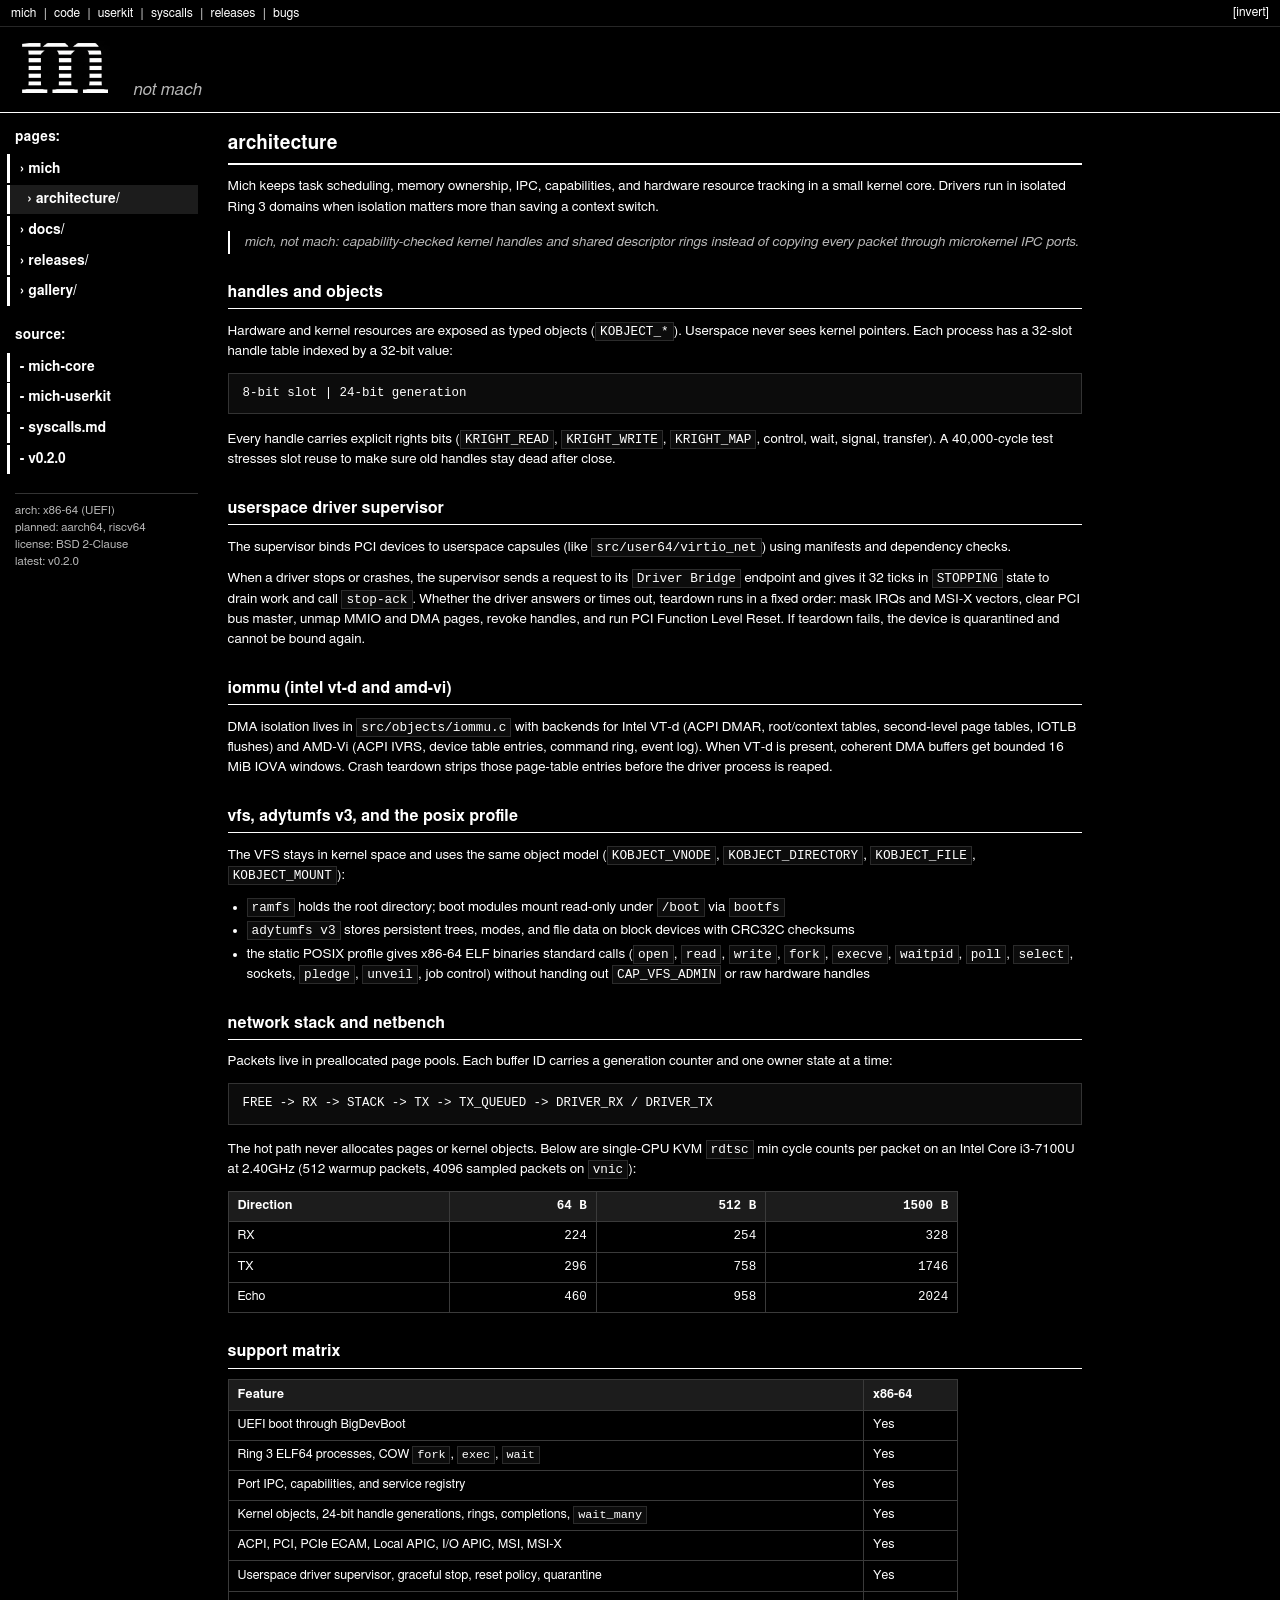
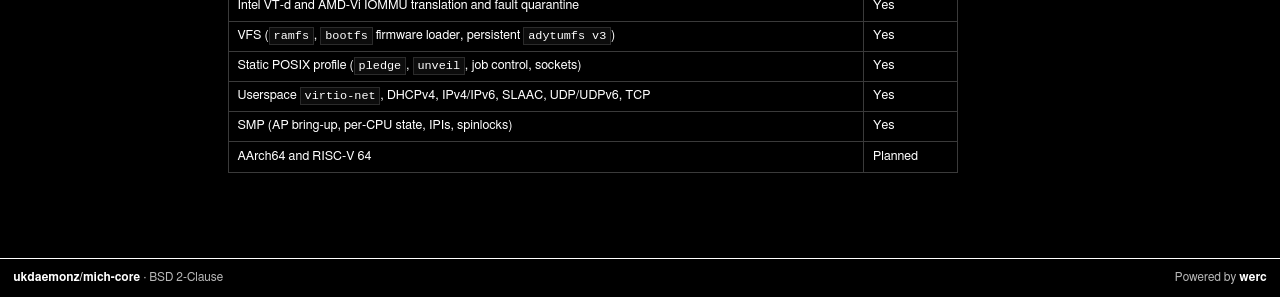
==== architecture/index.html @ a3a47e4f "Initial commit" ====
<!DOCTYPE html>
<html lang="en">
<head>
  <meta charset="UTF-8">
  <meta name="viewport" content="width=device-width, initial-scale=1.0">
  <title>mich / architecture</title>
  <link rel="shortcut icon" href="../favicon.png" type="image/png">
  <link rel="stylesheet" href="../style.css" type="text/css" media="screen, handheld">
</head>
<body>
<div id="tos-cursor" aria-hidden="true">
  <svg viewBox="0 0 16 16" xmlns="http://www.w3.org/2000/svg" shape-rendering="crispEdges">
    <g fill="#ffffff">
      <rect x="0" y="0" width="1" height="1"/>
      <rect x="0" y="1" width="2" height="1"/>
      <rect x="0" y="2" width="3" height="1"/>
      <rect x="0" y="3" width="4" height="1"/>
      <rect x="0" y="4" width="5" height="1"/>
      <rect x="0" y="5" width="6" height="1"/>
      <rect x="0" y="6" width="7" height="1"/>
      <rect x="0" y="7" width="8" height="1"/>
      <rect x="0" y="8" width="9" height="1"/>
      <rect x="0" y="9" width="10" height="1"/>
      <rect x="0" y="10" width="6" height="1"/>
      <rect x="0" y="11" width="3" height="1"/>
      <rect x="4" y="11" width="2" height="1"/>
      <rect x="0" y="12" width="2" height="1"/>
      <rect x="5" y="12" width="2" height="1"/>
      <rect x="0" y="13" width="1" height="1"/>
      <rect x="5" y="13" width="2" height="1"/>
      <rect x="6" y="14" width="2" height="1"/>
      <rect x="6" y="15" width="2" height="1"/>
    </g>
  </svg>
</div>

<header>
  <nav class="superHeader">
    <div class="left">
      <a href="../index.html">mich</a> |
      <a href="https://github.com/ukdaemonz/mich-core" target="_blank" rel="noopener">code</a> |
      <a href="https://github.com/ukdaemonz/mich-userkit" target="_blank" rel="noopener">userkit</a> |
      <a href="../docs/index.html#syscalls">syscalls</a> |
      <a href="../releases/index.html">releases</a> |
      <a href="https://github.com/ukdaemonz/mich-core/issues" target="_blank" rel="noopener">bugs</a>
    </div>
    <div class="right">
      <button type="button" class="mode-btn" id="invert-bg-btn">[invert]</button>
    </div>
  </nav>

  <div class="midHeader">
    <h1 class="headerTitle">
      <a class="brand-link" href="../index.html"><img class="brand-m-img" src="../_imgs/logo-mark.png" alt="mich"></a>
      <span id="headerSubTitle">not mach</span>
    </h1>
  </div>
</header>

<nav id="side-bar">
  <div class="sideBarGroup">
    <p class="sideBarTitle">pages:</p>
    <ul>
      <li><a href="../index.html">&rsaquo; mich</a></li>
      <li><a href="../architecture/index.html" class="thisPage">&rsaquo; architecture/</a></li>
      <li><a href="../docs/index.html">&rsaquo; docs/</a></li>
      <li><a href="../releases/index.html">&rsaquo; releases/</a></li>
      <li><a href="../gallery/index.html">&rsaquo; gallery/</a></li>
    </ul>
  </div>

  <div class="sideBarGroup">
    <p class="sideBarTitle">source:</p>
    <ul>
      <li><a href="https://github.com/ukdaemonz/mich-core" target="_blank" rel="noopener">- mich-core</a></li>
      <li><a href="https://github.com/ukdaemonz/mich-userkit" target="_blank" rel="noopener">- mich-userkit</a></li>
      <li><a href="https://github.com/ukdaemonz/mich-core/blob/main/docs/syscalls.md" target="_blank" rel="noopener">- syscalls.md</a></li>
      <li><a href="https://github.com/ukdaemonz/mich-core/releases/tag/v0.2.0" target="_blank" rel="noopener">- v0.2.0</a></li>
    </ul>
  </div>

  <div class="sideBarMeta">
    arch: x86-64 (UEFI)<br>
    planned: aarch64, riscv64<br>
    license: BSD 2-Clause<br>
    latest: v0.2.0
  </div>
</nav>

<article>

<h1>architecture</h1>

<p>
  Mich keeps task scheduling, memory ownership, IPC, capabilities, and hardware resource tracking in a small kernel core. Drivers run in isolated Ring 3 domains when isolation matters more than saving a context switch.
</p>

<blockquote>
  mich, not mach: capability-checked kernel handles and shared descriptor rings instead of copying every packet through microkernel IPC ports.
</blockquote>

<h2 id="handles">handles and objects</h2>
<p>
  Hardware and kernel resources are exposed as typed objects (<code>KOBJECT_*</code>). Userspace never sees kernel pointers. Each process has a 32-slot handle table indexed by a 32-bit value:
</p>
<pre><code>8-bit slot | 24-bit generation</code></pre>
<p>
  Every handle carries explicit rights bits (<code>KRIGHT_READ</code>, <code>KRIGHT_WRITE</code>, <code>KRIGHT_MAP</code>, control, wait, signal, transfer). A 40,000-cycle test stresses slot reuse to make sure old handles stay dead after close.
</p>

<h2 id="drivers">userspace driver supervisor</h2>
<p>
  The supervisor binds PCI devices to userspace capsules (like <code>src/user64/virtio_net</code>) using manifests and dependency checks.
</p>
<p>
  When a driver stops or crashes, the supervisor sends a request to its <code>Driver Bridge</code> endpoint and gives it 32 ticks in <code>STOPPING</code> state to drain work and call <code>stop-ack</code>. Whether the driver answers or times out, teardown runs in a fixed order: mask IRQs and MSI-X vectors, clear PCI bus master, unmap MMIO and DMA pages, revoke handles, and run PCI Function Level Reset. If teardown fails, the device is quarantined and cannot be bound again.
</p>

<h2 id="iommu">iommu (intel vt-d and amd-vi)</h2>
<p>
  DMA isolation lives in <code>src/objects/iommu.c</code> with backends for Intel VT-d (ACPI DMAR, root/context tables, second-level page tables, IOTLB flushes) and AMD-Vi (ACPI IVRS, device table entries, command ring, event log). When VT-d is present, coherent DMA buffers get bounded 16 MiB IOVA windows. Crash teardown strips those page-table entries before the driver process is reaped.
</p>

<h2 id="vfs">vfs, adytumfs v3, and the posix profile</h2>
<p>
  The VFS stays in kernel space and uses the same object model (<code>KOBJECT_VNODE</code>, <code>KOBJECT_DIRECTORY</code>, <code>KOBJECT_FILE</code>, <code>KOBJECT_MOUNT</code>):
</p>
<ul>
  <li><code>ramfs</code> holds the root directory; boot modules mount read-only under <code>/boot</code> via <code>bootfs</code></li>
  <li><code>adytumfs v3</code> stores persistent trees, modes, and file data on block devices with CRC32C checksums</li>
  <li>the static POSIX profile gives x86-64 ELF binaries standard calls (<code>open</code>, <code>read</code>, <code>write</code>, <code>fork</code>, <code>execve</code>, <code>waitpid</code>, <code>poll</code>, <code>select</code>, sockets, <code>pledge</code>, <code>unveil</code>, job control) without handing out <code>CAP_VFS_ADMIN</code> or raw hardware handles</li>
</ul>

<h2 id="net">network stack and netbench</h2>
<p>
  Packets live in preallocated page pools. Each buffer ID carries a generation counter and one owner state at a time:
</p>
<pre><code>FREE -&gt; RX -&gt; STACK -&gt; TX -&gt; TX_QUEUED -&gt; DRIVER_RX / DRIVER_TX</code></pre>
<p>
  The hot path never allocates pages or kernel objects. Below are single-CPU KVM <code>rdtsc</code> min cycle counts per packet on an Intel Core i3-7100U at 2.40GHz (512 warmup packets, 4096 sampled packets on <code>vnic</code>):
</p>

<div class="werc-table-wrap">
  <table class="werc-table">
    <thead>
      <tr>
        <th>Direction</th>
        <th class="num">64 B</th>
        <th class="num">512 B</th>
        <th class="num">1500 B</th>
      </tr>
    </thead>
    <tbody>
      <tr>
        <td>RX</td>
        <td class="num">224</td>
        <td class="num">254</td>
        <td class="num">328</td>
      </tr>
      <tr>
        <td>TX</td>
        <td class="num">296</td>
        <td class="num">758</td>
        <td class="num">1746</td>
      </tr>
      <tr>
        <td>Echo</td>
        <td class="num">460</td>
        <td class="num">958</td>
        <td class="num">2024</td>
      </tr>
    </tbody>
  </table>
</div>

<h2 id="matrix">support matrix</h2>
<div class="werc-table-wrap">
  <table class="werc-table">
    <thead>
      <tr>
        <th>Feature</th>
        <th>x86-64</th>
      </tr>
    </thead>
    <tbody>
      <tr><td>UEFI boot through BigDevBoot</td><td>Yes</td></tr>
      <tr><td>Ring 3 ELF64 processes, COW <code>fork</code>, <code>exec</code>, <code>wait</code></td><td>Yes</td></tr>
      <tr><td>Port IPC, capabilities, and service registry</td><td>Yes</td></tr>
      <tr><td>Kernel objects, 24-bit handle generations, rings, completions, <code>wait_many</code></td><td>Yes</td></tr>
      <tr><td>ACPI, PCI, PCIe ECAM, Local APIC, I/O APIC, MSI, MSI-X</td><td>Yes</td></tr>
      <tr><td>Userspace driver supervisor, graceful stop, reset policy, quarantine</td><td>Yes</td></tr>
      <tr><td>Intel VT-d and AMD-Vi IOMMU translation and fault quarantine</td><td>Yes</td></tr>
      <tr><td>VFS (<code>ramfs</code>, <code>bootfs</code> firmware loader, persistent <code>adytumfs v3</code>)</td><td>Yes</td></tr>
      <tr><td>Static POSIX profile (<code>pledge</code>, <code>unveil</code>, job control, sockets)</td><td>Yes</td></tr>
      <tr><td>Userspace <code>virtio-net</code>, DHCPv4, IPv4/IPv6, SLAAC, UDP/UDPv6, TCP</td><td>Yes</td></tr>
      <tr><td>SMP (AP bring-up, per-CPU state, IPIs, spinlocks)</td><td>Yes</td></tr>
      <tr><td>AArch64 and RISC-V 64</td><td>Planned</td></tr>
    </tbody>
  </table>
</div>

</article>

<div id="lightbox">
  <img id="lightbox-img" src="" alt="preview">
  <div id="lightbox-caption"></div>
</div>

<footer>
  <div class="left">
    <a href="https://github.com/ukdaemonz/mich-core" target="_blank" rel="noopener">ukdaemonz/mich-core</a> &middot; BSD 2-Clause
  </div>
  <div class="right">
    Powered by <a href="http://werc.cat-v.org/" target="_blank" rel="noopener">werc</a>
  </div>
</footer>

<script src="../cursor.js"></script>
</body>
</html>
---- style.css ----
:root {
  --bg: #000000;
  --fg: #ffffff;
  --muted: #b8b8b8;
  --dim: #7a7a7a;
  --border: #ffffff;
  --code-bg: #0c0c0c;
  --active-bg: #1c1c1c;
}

body.light-mode {
  --bg: #ffffff;
  --fg: #000000;
  --muted: #333333;
  --dim: #666666;
  --border: #000000;
  --code-bg: #f2f2f2;
  --active-bg: #d8dfea;
}

* {
  box-sizing: border-box;
}

html, body, a, button, input, select, textarea {
  cursor: none !important;
}

html, body {
  background-color: var(--bg);
  color: var(--fg);
  font-family: "FreeSans", verdana, helvetica, arial, sans-serif;
  font-size: 92%;
  line-height: 1.5;
  margin: 0;
  padding: 0;
  min-height: 100vh;
}

body {
  display: flex;
  flex-wrap: wrap;
  align-content: flex-start;
}

#tos-cursor {
  position: fixed;
  top: 0;
  left: 0;
  width: 24px;
  height: 24px;
  pointer-events: none;
  z-index: 2147483647;
  mix-blend-mode: difference;
  will-change: transform;
  transform: translate3d(-100px, -100px, 0);
}

#tos-cursor svg {
  display: block;
  width: 24px;
  height: 24px;
  shape-rendering: crispEdges;
}

header {
  flex-basis: 100%;
  flex-shrink: 0;
  border-bottom: 1px solid var(--border);
  padding-bottom: 0.5rem;
}

.superHeader {
  display: flex;
  justify-content: space-between;
  align-items: center;
  flex-wrap: wrap;
  padding: 0.25rem 0.6rem;
  font-size: 90%;
  border-bottom: 1px solid #262626;
}

body.light-mode .superHeader {
  border-bottom: 1px solid #d4d4d4;
}

.superHeader .left,
.superHeader .right {
  display: flex;
  align-items: center;
  flex-wrap: wrap;
  gap: 0.35rem;
}

.superHeader a,
.superHeader button.mode-btn {
  color: var(--fg);
  background: transparent;
  border: none;
  font-family: inherit;
  font-size: inherit;
  text-decoration: none;
  padding: 0 0.35ex;
}

.superHeader a:hover,
.superHeader button.mode-btn:hover {
  background-color: var(--fg);
  color: var(--bg);
}

.midHeader {
  padding: 0.7rem 0.85rem 0.35rem 0.85rem;
}

.headerTitle {
  margin: 0;
  font-family: klavika, "FreeSans", verdana, helvetica, arial, sans-serif;
  font-size: 240%;
  font-weight: normal;
  line-height: 1.1;
  display: flex;
  align-items: baseline;
  flex-wrap: wrap;
  gap: 0.25em;
}

.headerTitle a.brand-link {
  display: inline-flex;
  align-items: center;
  color: var(--fg);
  text-decoration: none;
  padding: 0.12em 0.22em;
}

.headerTitle a.brand-link:hover {
  background-color: var(--fg);
  color: var(--bg);
}

.headerTitle .brand-m-img {
  height: 54px;
  width: auto;
  display: block;
  image-rendering: crisp-edges;
}

.headerTitle a.brand-link:hover .brand-m-img {
  filter: invert(1);
}

body.light-mode .headerTitle .brand-m-img {
  filter: invert(1);
}

body.light-mode .headerTitle a.brand-link:hover .brand-m-img {
  filter: none;
}

#headerSubTitle {
  font-size: 52%;
  font-style: italic;
  margin-left: 0.45em;
  color: var(--muted);
  font-weight: normal;
}

#side-bar {
  width: 15.5em;
  flex-shrink: 0;
  padding: 0.6rem 0.8rem 1.5rem 0.5rem;
}

.sideBarGroup {
  margin-bottom: 1.25rem;
}

.sideBarTitle {
  color: var(--fg);
  font-weight: bold;
  margin: 0.4em 0 0.45em 2mm;
  padding: 0;
  letter-spacing: 0.02em;
}

#side-bar ul {
  list-style-type: none;
  list-style-position: outside;
  margin: 0;
  padding: 0;
}

#side-bar li {
  margin: 0;
  padding: 0.12ex 0;
}

#side-bar a {
  color: var(--fg);
  background-color: transparent;
  text-decoration: none;
  margin: 0;
  padding: 0.3em 1ex 0.3em 2.5mm;
  display: block;
  font-weight: bold;
  font-size: 102%;
  border-left: 0.22em solid var(--fg);
}

#side-bar a.thisPage {
  background-color: var(--active-bg);
  padding-left: 4.5mm;
}

#side-bar a:hover {
  background-color: var(--fg) !important;
  color: var(--bg) !important;
  border-left-color: var(--fg);
  text-decoration: none;
}

.sideBarMeta {
  margin: 1.2em 0 0 2mm;
  padding-top: 0.8em;
  border-top: 1px solid #333333;
  font-size: 86%;
  color: var(--muted);
  line-height: 1.45;
}

body.light-mode .sideBarMeta {
  border-top-color: #cccccc;
}

article {
  flex: 1 1 520px;
  max-width: 66em;
  padding: 0.8rem 1.5rem 2.5rem 1.2rem;
}

article p {
  margin: 0.85em 0;
  text-align: left;
}

article a {
  color: var(--fg);
  text-decoration: underline;
  text-underline-offset: 2px;
  font-weight: bold;
}

article a:hover {
  background-color: var(--fg);
  color: var(--bg);
  text-decoration: none;
}

article h1,
article h2 {
  color: var(--fg);
  font-size: 140%;
  font-weight: bold;
  margin: 1.6em 0 0.55em 0;
  padding: 0.2ex 0 0.4ex 0;
  border-bottom: 2px solid var(--border);
}

article h1:first-child,
article h2:first-child {
  margin-top: 0.2em;
}

article h2 {
  font-size: 118%;
  border-bottom: 1px solid var(--border);
}

article h3 {
  color: var(--fg);
  font-size: 105%;
  font-weight: bold;
  margin: 1.35em 0 0.4em 0;
}

article ul,
article ol {
  margin: 0.5em 0 1em 1.4em;
  padding: 0;
}

article li {
  margin: 0.22em 0;
}

blockquote {
  border-left: 2px solid var(--border);
  margin: 1em 0;
  padding: 0.1em 0 0.1em 1rem;
  font-style: italic;
  color: var(--muted);
}

pre, code {
  font-family: "Courier New", Courier, "Lucida Console", monospace;
}

code {
  background-color: var(--code-bg);
  padding: 0.08em 0.32em;
  border: 1px solid #2b2b2b;
  font-size: 94%;
}

body.light-mode code {
  border-color: #cccccc;
}

pre {
  background-color: var(--code-bg);
  border: 1px solid #333333;
  padding: 0.75rem 0.95rem;
  margin: 0.75em 0 1.15em 0;
  overflow-x: auto;
  white-space: pre;
  line-height: 1.4;
  font-size: 92%;
}

body.light-mode pre {
  border-color: #bbbbbb;
}

pre code {
  background: none;
  border: none;
  padding: 0;
  font-size: 100%;
}

.release-showcase {
  margin: 0.4rem 0 1.6rem 0;
}

.release-label {
  font-weight: bold;
  letter-spacing: 0.03em;
  margin-bottom: 0.45rem;
}

.poster-frame {
  display: inline-block;
  border: 1px solid var(--border);
  padding: 4px;
  background-color: #000000;
  max-width: 370px;
}

.poster-frame a {
  display: block;
  text-decoration: none;
  background: none !important;
}

.poster-frame img {
  display: block;
  width: 100%;
  height: auto;
}

.release-caption {
  margin-top: 0.45rem;
  font-size: 92%;
  color: var(--muted);
}

.werc-table-wrap {
  overflow-x: auto;
  margin: 0.8em 0 1.4em 0;
}

table.werc-table {
  border-collapse: collapse;
  width: 100%;
  max-width: 58em;
  font-size: 93%;
}

table.werc-table th,
table.werc-table td {
  border: 1px solid #3a3a3a;
  padding: 0.35rem 0.6rem;
  text-align: left;
  vertical-align: top;
}

body.light-mode table.werc-table th,
body.light-mode table.werc-table td {
  border-color: #aaaaaa;
}

table.werc-table th {
  background-color: var(--active-bg);
  font-weight: bold;
}

table.werc-table td.num,
table.werc-table th.num {
  text-align: right;
  font-family: "Courier New", Courier, monospace;
}

.gallery-list {
  display: grid;
  grid-template-columns: repeat(auto-fit, minmax(280px, 1fr));
  gap: 1.5rem;
  margin: 1rem 0 2rem 0;
}

.gallery-item {
  border: 1px solid var(--border);
  padding: 0.65rem;
  background-color: var(--code-bg);
  display: flex;
  flex-direction: column;
  justify-content: space-between;
}

.gallery-item a.img-link {
  display: block;
  background: #000000 !important;
  text-align: center;
  margin-bottom: 0.55rem;
  border: 1px solid #2a2a2a;
}

.gallery-item img {
  max-width: 100%;
  max-height: 440px;
  width: auto;
  height: auto;
  display: inline-block;
  vertical-align: middle;
}

.gallery-meta {
  font-size: 91%;
}

.gallery-meta strong {
  display: block;
  margin-bottom: 0.15rem;
}

.gallery-meta span {
  color: var(--muted);
}

#lightbox {
  display: none;
  position: fixed;
  inset: 0;
  background: rgba(0, 0, 0, 0.92);
  z-index: 100000;
  align-items: center;
  justify-content: center;
  padding: 1.5rem;
  flex-direction: column;
}

#lightbox.open {
  display: flex;
}

#lightbox img {
  max-width: 92vw;
  max-height: 82vh;
  border: 2px solid #ffffff;
}

#lightbox-caption {
  margin-top: 0.75rem;
  color: #ffffff;
  font-family: monospace;
}

footer {
  flex-basis: 100%;
  flex-shrink: 0;
  border-top: 1px solid var(--border);
  margin-top: 2rem;
  padding: 0.7rem 0.9rem;
  font-size: 88%;
  display: flex;
  justify-content: space-between;
  flex-wrap: wrap;
  gap: 0.5rem;
  color: var(--muted);
}

footer a {
  color: var(--fg);
  text-decoration: none;
  font-weight: bold;
}

footer a:hover {
  background-color: var(--fg);
  color: var(--bg);
}

@media (max-width: 720px) {
  #side-bar {
    width: 100%;
    border-bottom: 1px solid #333333;
    padding-bottom: 0.75rem;
  }
  article {
    padding: 0.8rem 0.9rem 2rem 0.9rem;
  }
}
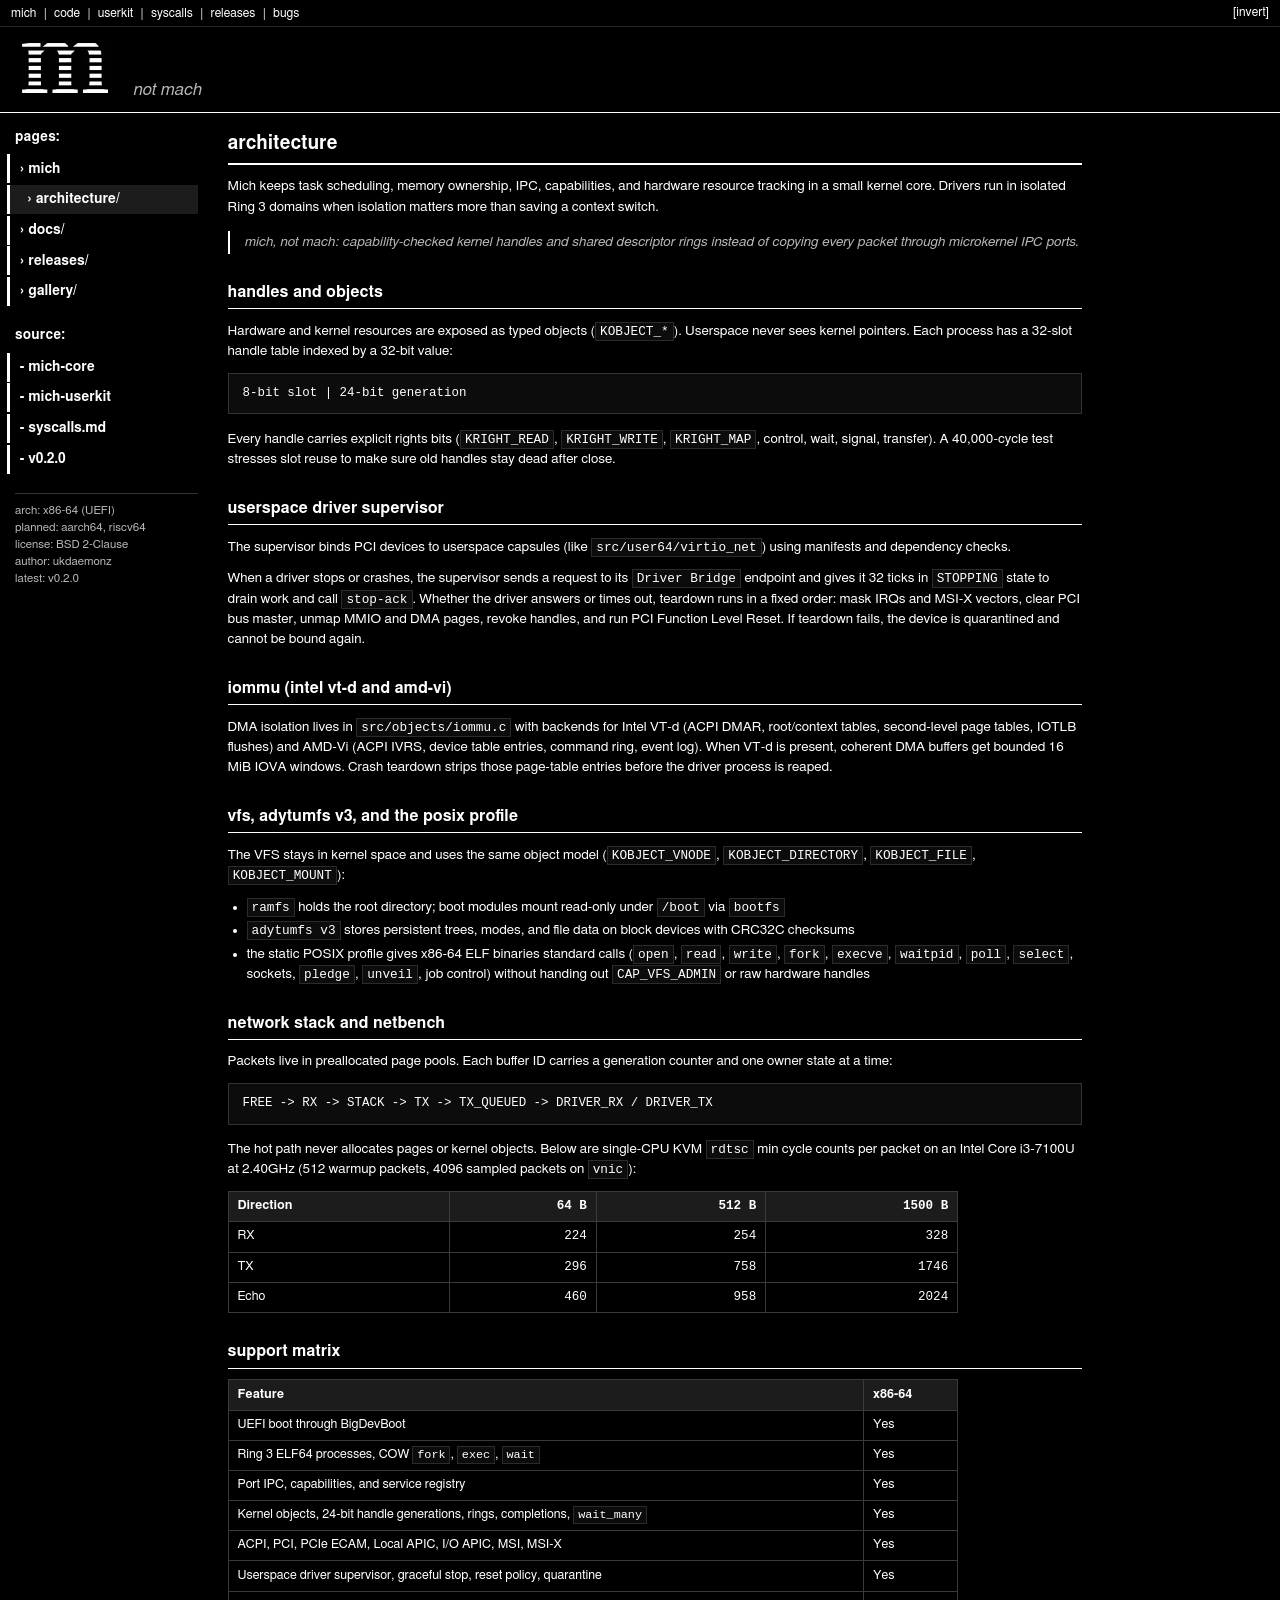
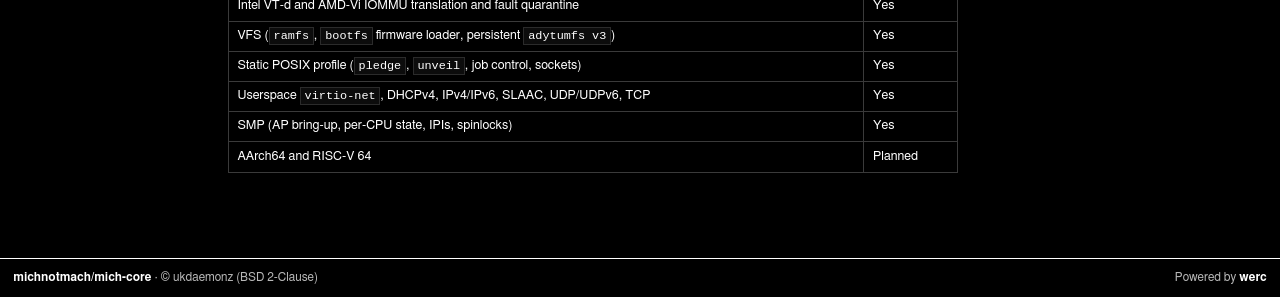
==== commit af4244fa: "fixed" ====
--- a/architecture/index.html
+++ b/architecture/index.html
@@ -37,12 +37,12 @@
 <header>
   <nav class="superHeader">
     <div class="left">
-      <a href="../index.html">mich</a> |
-      <a href="https://github.com/ukdaemonz/mich-core" target="_blank" rel="noopener">code</a> |
+      <a href="../">mich</a> |
+      <a href="https://github.com/michnotmach/mich-core" target="_blank" rel="noopener">code</a> |
       <a href="https://github.com/ukdaemonz/mich-userkit" target="_blank" rel="noopener">userkit</a> |
-      <a href="../docs/index.html#syscalls">syscalls</a> |
-      <a href="../releases/index.html">releases</a> |
-      <a href="https://github.com/ukdaemonz/mich-core/issues" target="_blank" rel="noopener">bugs</a>
+      <a href="../docs/#syscalls">syscalls</a> |
+      <a href="../releases/">releases</a> |
+      <a href="https://github.com/michnotmach/mich-core/issues" target="_blank" rel="noopener">bugs</a>
     </div>
     <div class="right">
       <button type="button" class="mode-btn" id="invert-bg-btn">[invert]</button>
@@ -51,7 +51,7 @@
 
   <div class="midHeader">
     <h1 class="headerTitle">
-      <a class="brand-link" href="../index.html"><img class="brand-m-img" src="../_imgs/logo-mark.png" alt="mich"></a>
+      <a class="brand-link" href="../"><img class="brand-m-img" src="../imgs/logo-mark.png" alt="mich"></a>
       <span id="headerSubTitle">not mach</span>
     </h1>
   </div>
@@ -61,21 +61,21 @@
   <div class="sideBarGroup">
     <p class="sideBarTitle">pages:</p>
     <ul>
-      <li><a href="../index.html">&rsaquo; mich</a></li>
-      <li><a href="../architecture/index.html" class="thisPage">&rsaquo; architecture/</a></li>
-      <li><a href="../docs/index.html">&rsaquo; docs/</a></li>
-      <li><a href="../releases/index.html">&rsaquo; releases/</a></li>
-      <li><a href="../gallery/index.html">&rsaquo; gallery/</a></li>
+      <li><a href="../">&rsaquo; mich</a></li>
+      <li><a href="../architecture/" class="thisPage">&rsaquo; architecture/</a></li>
+      <li><a href="../docs/">&rsaquo; docs/</a></li>
+      <li><a href="../releases/">&rsaquo; releases/</a></li>
+      <li><a href="../gallery/">&rsaquo; gallery/</a></li>
     </ul>
   </div>
 
   <div class="sideBarGroup">
     <p class="sideBarTitle">source:</p>
     <ul>
-      <li><a href="https://github.com/ukdaemonz/mich-core" target="_blank" rel="noopener">- mich-core</a></li>
+      <li><a href="https://github.com/michnotmach/mich-core" target="_blank" rel="noopener">- mich-core</a></li>
       <li><a href="https://github.com/ukdaemonz/mich-userkit" target="_blank" rel="noopener">- mich-userkit</a></li>
-      <li><a href="https://github.com/ukdaemonz/mich-core/blob/main/docs/syscalls.md" target="_blank" rel="noopener">- syscalls.md</a></li>
-      <li><a href="https://github.com/ukdaemonz/mich-core/releases/tag/v0.2.0" target="_blank" rel="noopener">- v0.2.0</a></li>
+      <li><a href="https://github.com/michnotmach/mich-core/blob/main/docs/syscalls.md" target="_blank" rel="noopener">- syscalls.md</a></li>
+      <li><a href="https://github.com/michnotmach/mich-core/releases/tag/v0.2.0" target="_blank" rel="noopener">- v0.2.0</a></li>
     </ul>
   </div>
 
@@ -83,6 +83,7 @@
     arch: x86-64 (UEFI)<br>
     planned: aarch64, riscv64<br>
     license: BSD 2-Clause<br>
+    author: ukdaemonz<br>
     latest: v0.2.0
   </div>
 </nav>
@@ -208,7 +209,7 @@
 
 <footer>
   <div class="left">
-    <a href="https://github.com/ukdaemonz/mich-core" target="_blank" rel="noopener">ukdaemonz/mich-core</a> &middot; BSD 2-Clause
+    <a href="https://github.com/michnotmach/mich-core" target="_blank" rel="noopener">michnotmach/mich-core</a> &middot; &copy; ukdaemonz (BSD 2-Clause)
   </div>
   <div class="right">
     Powered by <a href="http://werc.cat-v.org/" target="_blank" rel="noopener">werc</a>
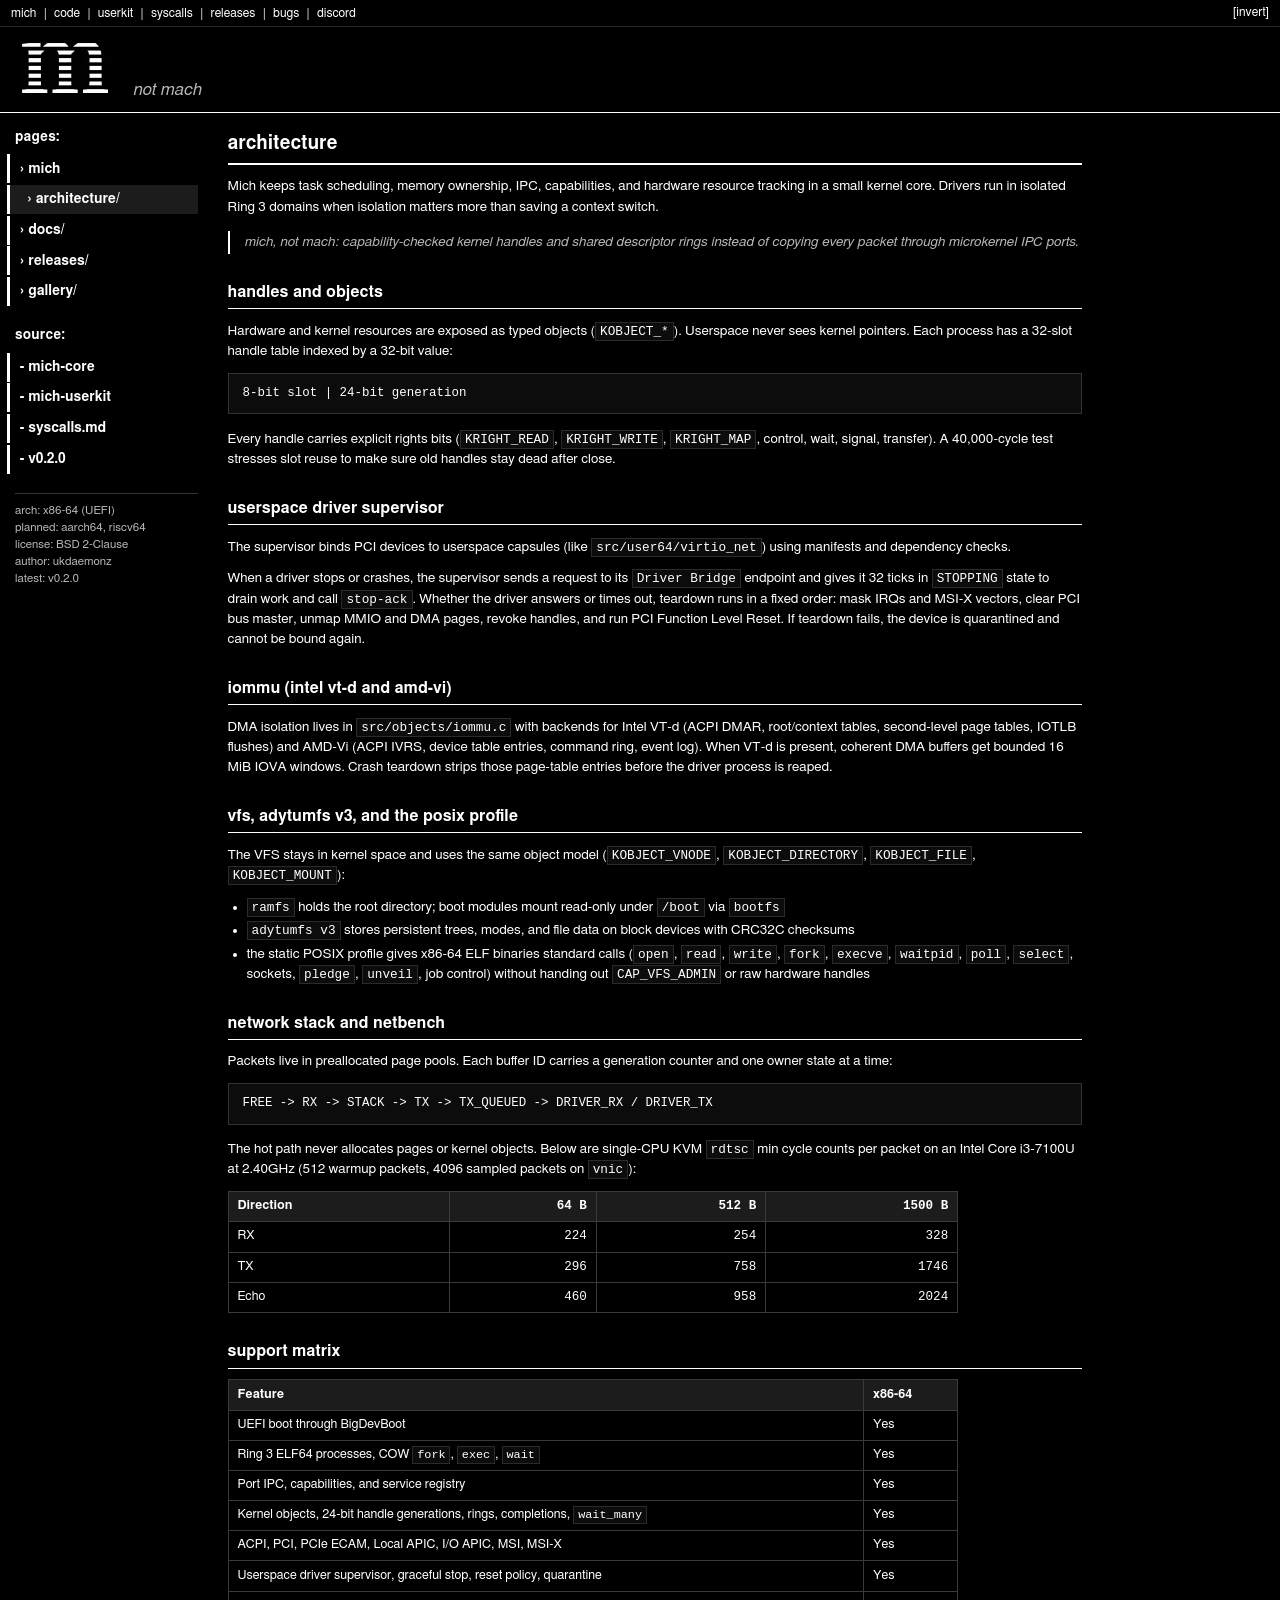
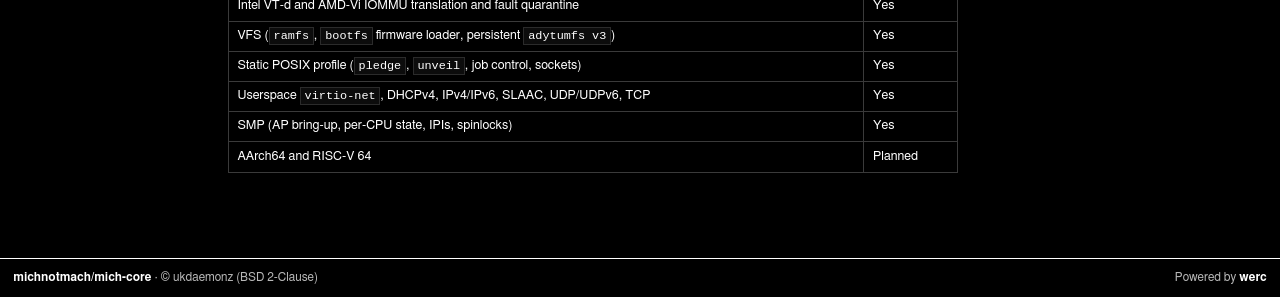
==== commit b0cec268: "added funny things" ====
--- a/architecture/index.html
+++ b/architecture/index.html
@@ -42,7 +42,8 @@
       <a href="https://github.com/ukdaemonz/mich-userkit" target="_blank" rel="noopener">userkit</a> |
       <a href="../docs/#syscalls">syscalls</a> |
       <a href="../releases/">releases</a> |
-      <a href="https://github.com/michnotmach/mich-core/issues" target="_blank" rel="noopener">bugs</a>
+      <a href="https://github.com/michnotmach/mich-core/issues" target="_blank" rel="noopener">bugs</a> |
+      <a href="https://discord.gg/3GBgJ28eU" target="_blank" rel="noopener">discord</a>
     </div>
     <div class="right">
       <button type="button" class="mode-btn" id="invert-bg-btn">[invert]</button>
@@ -89,7 +90,6 @@
 </nav>
 
 <article>
-
 <h1>architecture</h1>
 
 <p>
@@ -199,7 +199,6 @@
     </tbody>
   </table>
 </div>
-
 </article>
 
 <div id="lightbox">
--- a/style.css
+++ b/style.css
@@ -430,8 +430,8 @@
   display: block;
   background: #000000 !important;
   text-align: center;
-  margin-bottom: 0.55rem;
-  border: 1px solid #2a2a2a;
+  margin-bottom: 0;
+  border: none;
 }
 
 .gallery-item img {
@@ -519,3 +519,30 @@
     padding: 0.8rem 0.9rem 2rem 0.9rem;
   }
 }
+
+.discord-icon-row {
+  margin-top: 1.2rem;
+  display: flex;
+  align-items: center;
+}
+
+.discord-icon-row a {
+  display: inline-flex;
+  align-items: center;
+  justify-content: center;
+  text-decoration: none;
+  background: none !important;
+  padding: 2px;
+  transition: transform 0.12s ease;
+}
+
+.discord-icon-row a:hover {
+  background: none !important;
+  transform: scale(1.08);
+}
+
+.discord-icon-row img {
+  width: 36px;
+  height: 36px;
+  display: block;
+}
